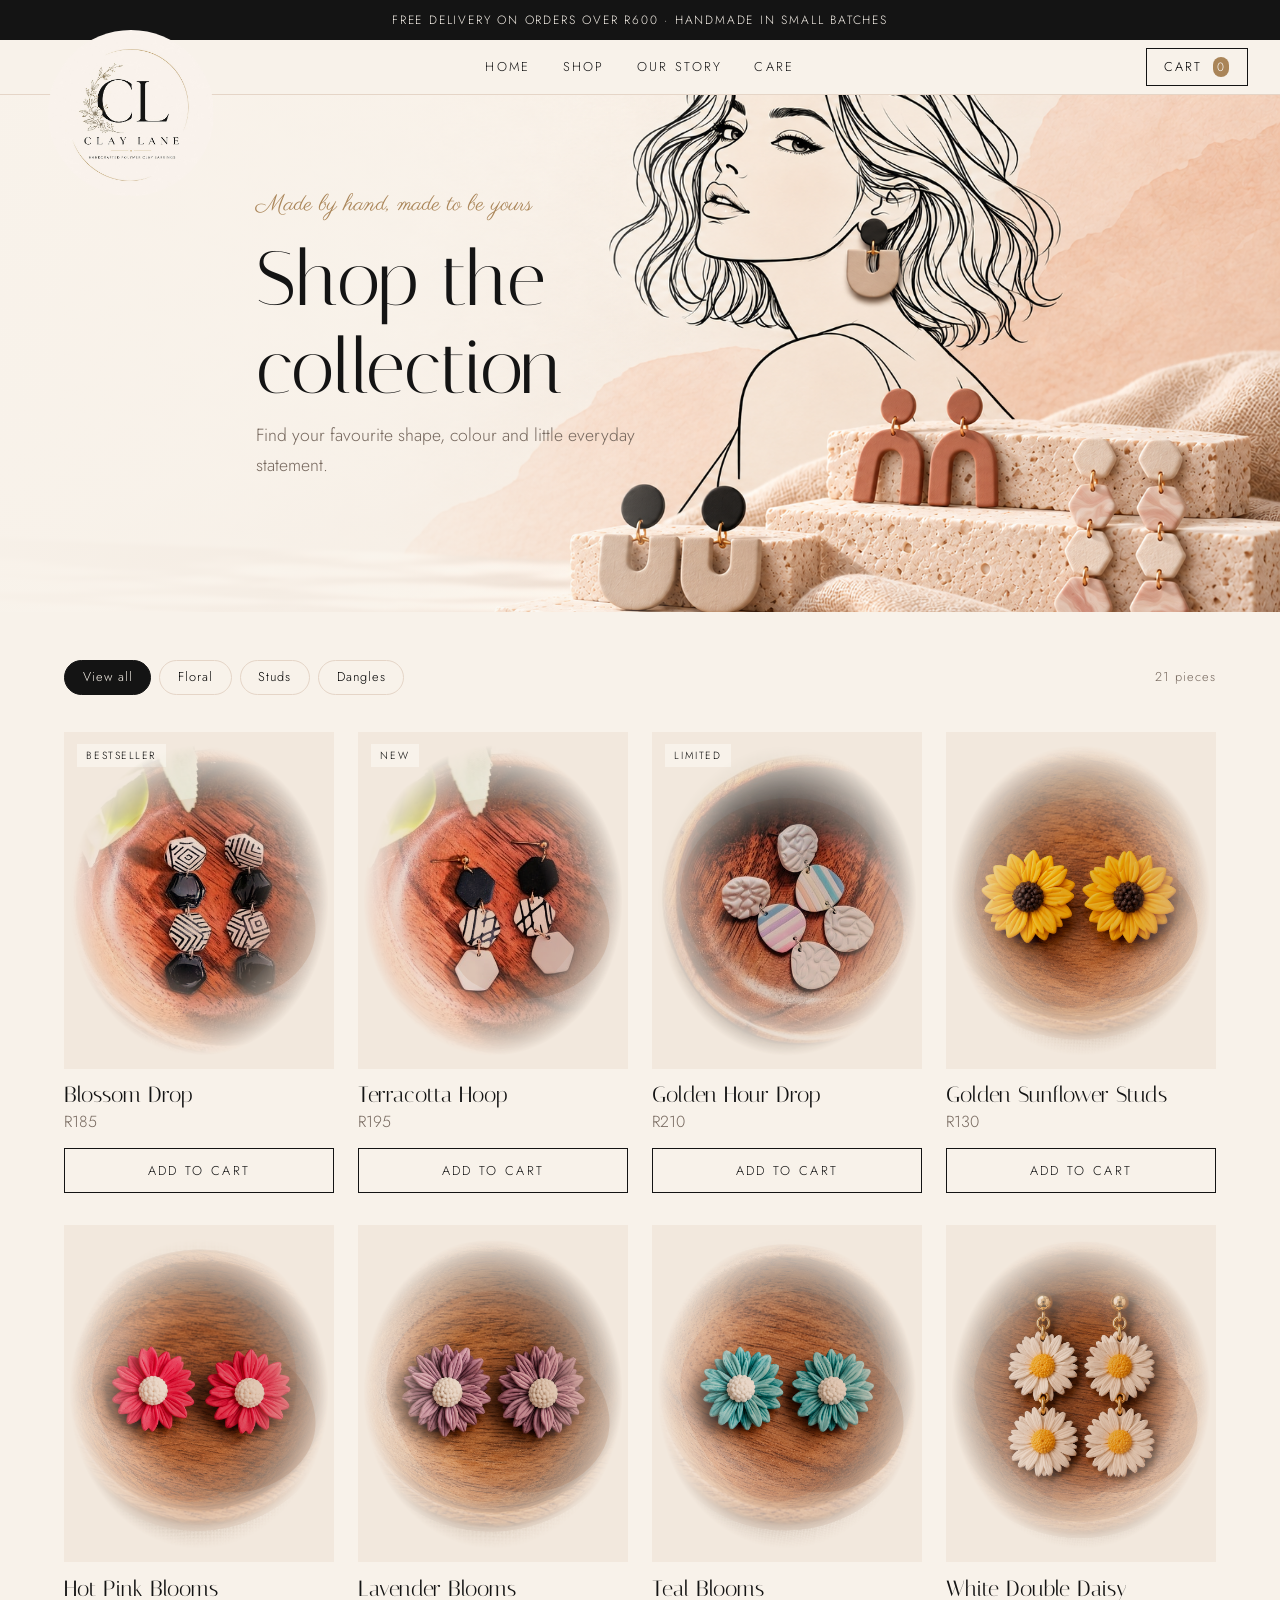
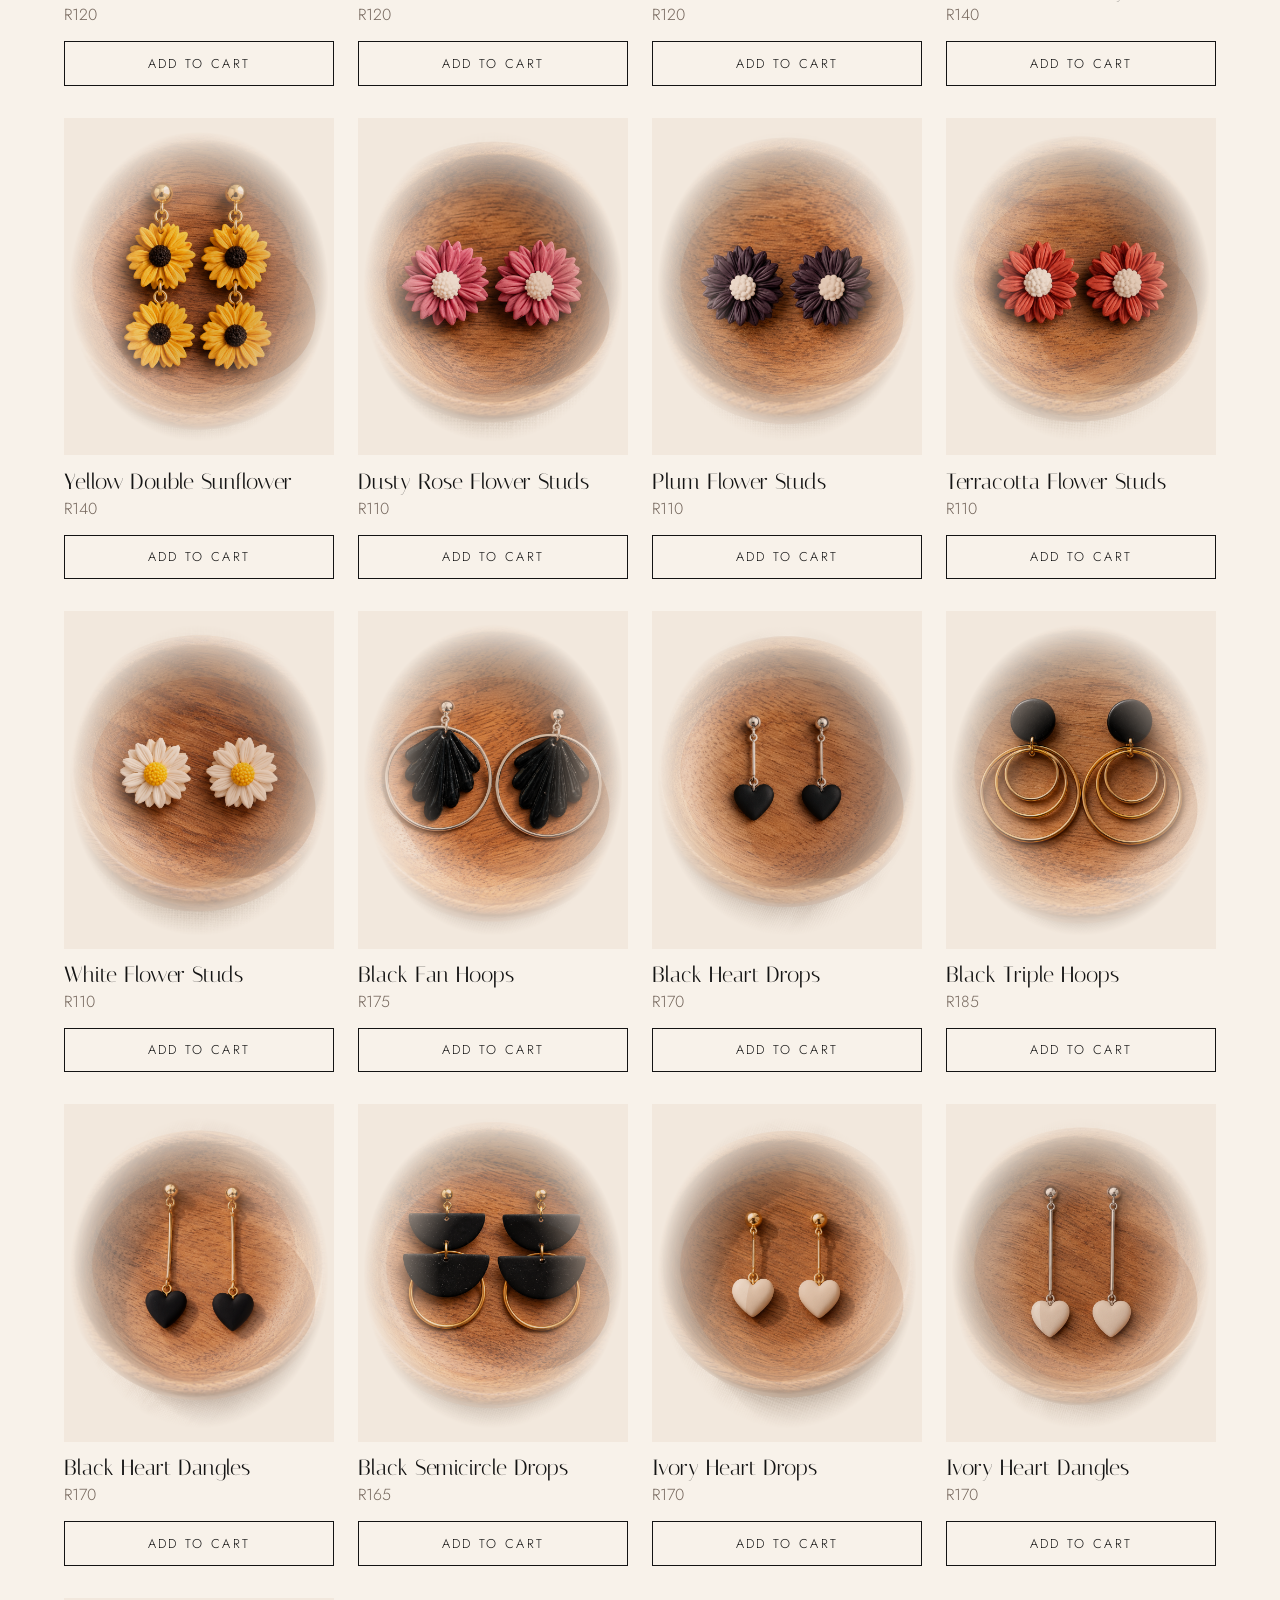
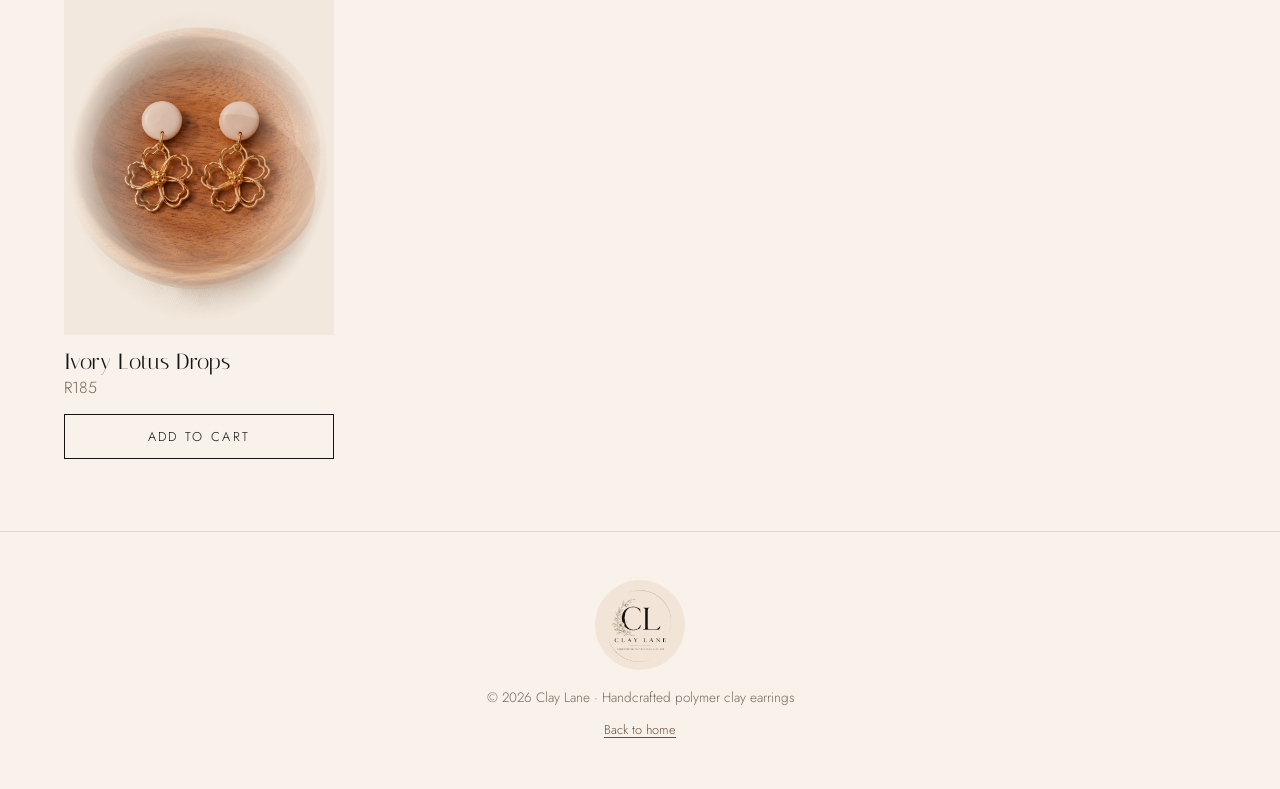
==== shop.html @ a0935f9d "Initial commit for Clay Lane website" ====
<!DOCTYPE html>
<html lang="en">
<head>
  <meta charset="UTF-8">
  <meta name="viewport" content="width=device-width, initial-scale=1">
  <title>Shop Earrings — Clay Lane</title>
  <meta name="description" content="Shop handcrafted polymer clay earrings from Clay Lane.">
  <link rel="preconnect" href="https://fonts.googleapis.com">
  <link rel="preconnect" href="https://fonts.gstatic.com" crossorigin>
  <link href="https://fonts.googleapis.com/css2?family=Italiana&family=Jost:wght@300;400;500&family=Parisienne&display=swap" rel="stylesheet">
  <link rel="stylesheet" href="style.css">
</head>
<body>
  <div class="announce">Free delivery on orders over R600 · Handmade in small batches</div>

  <header class="site-header">
    <button class="icon-btn menu-toggle" aria-label="Menu" aria-expanded="false">☰</button>
    <a href="index.html" class="brand"><img src="Clay%20Lane%20Logo.jpeg" alt="Clay Lane logo"></a>
    <nav class="nav" aria-label="Main">
      <a href="index.html">Home</a>
      <a href="shop.html" aria-current="page">Shop</a>
      <a href="index.html#story">Our Story</a>
      <a href="index.html#care">Care</a>
    </nav>
    <button class="cart-btn" id="open-cart" aria-label="Open cart">Cart <span id="cart-count">0</span></button>
  </header>

  <section class="shop-hero">
    <div class="hero-copy">
      <p class="eyebrow">Made by hand, made to be yours</p>
      <h1>Shop the collection</h1>
      <p class="lead">Find your favourite shape, colour and little everyday statement.</p>
    </div>
  </section>

  <main class="shop-page">
    <section class="section shop-section" aria-label="Shop products">
      <div class="shop-toolbar">
        <div class="filters" role="group" aria-label="Filter products">
          <button class="chip active" data-filter="all" aria-pressed="true">View all</button>
          <button class="chip" data-filter="floral" aria-pressed="false">Floral</button>
          <button class="chip" data-filter="studs" aria-pressed="false">Studs</button>
          <button class="chip" data-filter="dangles" aria-pressed="false">Dangles</button>
        </div>
        <p class="product-count" id="product-count" aria-live="polite"></p>
      </div>
      <div class="grid" id="product-grid"></div>
    </section>
  </main>

  <footer class="site-footer">
    <img src="Clay%20Lane%20Logo.jpeg" alt="" class="foot-logo">
    <p>© <span id="year"></span> Clay Lane · Handcrafted polymer clay earrings</p>
    <a class="footer-home" href="index.html">Back to home</a>
  </footer>

  <div class="overlay" id="overlay"></div>
  <aside class="drawer" id="cart-drawer" aria-label="Shopping cart" aria-hidden="true">
    <div class="drawer-head">
      <h2>Your Cart</h2>
      <button class="icon-btn" id="close-cart" aria-label="Close cart">✕</button>
    </div>
    <div class="drawer-body" id="cart-items"></div>
    <div class="drawer-foot">
      <div class="row"><span>Subtotal</span><strong id="cart-subtotal">R0</strong></div>
      <p class="small" id="ship-note"></p>
      <button class="btn full" id="checkout-btn">Checkout</button>
    </div>
  </aside>

  <div class="modal" id="checkout-modal" aria-hidden="true">
    <div class="modal-box">
      <button class="icon-btn modal-close" id="close-checkout" aria-label="Close">✕</button>
      <form id="checkout-form">
        <h2>Checkout</h2>
        <label>Full name<input name="name" required></label>
        <label>Email<input name="email" type="email" required></label>
        <label>Phone<input name="phone" type="tel" required></label>
        <label>Delivery address<textarea name="address" rows="3" required></textarea></label>
        <div class="row total-row"><span>Total (incl. delivery)</span><strong id="checkout-total"></strong></div>
        <button class="btn full" type="submit">Place order</button>
        <p class="small">Orders are confirmed by email with payment details (EFT).</p>
      </form>
      <div class="success" id="order-success" hidden>
        <h2>Thank you!</h2>
        <p id="order-msg"></p>
        <button class="btn" id="done-btn">Continue shopping</button>
      </div>
    </div>
  </div>

  <div class="modal" id="product-modal" aria-hidden="true">
    <div class="modal-box wide" id="product-detail"></div>
  </div>

  <script src="script.js"></script>
</body>
</html>
---- style.css ----
:root {
  --ivory: #f8f2ea;
  --ivory-2: #f1e8dc;
  --ink: #141414;
  --gold: #aa8558;
  --muted: #75675d;
  --line: #e5d5c7;
  --blush: #efd5c2;
  --clay: #c69a7e;
  --rose: #dcb9a5;
  --serif: "Italiana", Georgia, serif;
  --script: "Parisienne", cursive;
  --sans: "Jost", system-ui, sans-serif;
}
* { box-sizing: border-box; margin: 0; }
html { scroll-behavior: smooth; }
body { background: var(--ivory); color: var(--ink); font-family: var(--sans); font-weight: 300; line-height: 1.7; }
img { max-width: 100%; display: block; }
a { color: inherit; text-decoration: none; }
h1, h2, h3 { font-family: var(--serif); font-weight: 500; line-height: 1.15; }
h2 { font-size: clamp(1.9rem, 4vw, 2.6rem); }
button { font: inherit; cursor: pointer; }
[hidden] { display: none !important; }

.announce { background: var(--ink); color: var(--ivory); text-align: center; font-size: .75rem; letter-spacing: .15em; text-transform: uppercase; padding: .6rem 1rem; }

.site-header { position: sticky; top: 0; z-index: 20; display: grid; grid-template-columns: 1fr auto 1fr; align-items: center; padding: .5rem 2rem; background: rgba(248,242,234,.95); backdrop-filter: blur(8px); border-bottom: 1px solid var(--line); }
.brand { position: absolute; top: -.6rem; left: clamp(.5rem, 4vw, 3rem); z-index: 25; line-height: 0; }
.brand img { height: clamp(140px, 13vw, 220px); width: clamp(140px, 13vw, 220px); object-fit: cover; border-radius: 50%; mix-blend-mode: multiply; display: block; }
.nav { display: flex; gap: 2rem; grid-column: 2; grid-row: 1; justify-self: center; font-size: .8rem; letter-spacing: .18em; text-transform: uppercase; }
.nav a:hover { color: var(--gold); }
.cart-btn { grid-column: 3; grid-row: 1; justify-self: end; background: none; border: 1px solid var(--ink); padding: .45rem 1.1rem; font-size: .8rem; letter-spacing: .15em; text-transform: uppercase; transition: .2s; }
.cart-btn:hover { background: var(--ink); color: var(--ivory); }
.cart-btn span { display: inline-block; min-width: 1.4em; margin-left: .3rem; background: var(--gold); color: #fff; border-radius: 99px; font-size: .75rem; text-align: center; }
.icon-btn { background: none; border: 0; font-size: 1.3rem; padding: .3rem .6rem; }
.menu-toggle { display: none; grid-column: 1; grid-row: 1; justify-self: start; }

.btn { display: inline-block; background: var(--ink); color: var(--ivory); border: 1px solid var(--ink); padding: .85rem 2rem; font-size: .8rem; letter-spacing: .18em; text-transform: uppercase; transition: .2s; }
.btn:hover { background: var(--gold); border-color: var(--gold); }
.btn.ghost { background: transparent; color: var(--ink); }
.btn.ghost:hover { color: #fff; }
.btn.full { width: 100%; text-align: center; }
.btn:disabled { opacity: .4; cursor: not-allowed; }

.eyebrow { font-family: var(--script); font-size: 1.45rem; font-weight: 400; letter-spacing: 0; text-transform: none; line-height: 1.2; color: var(--gold); margin-bottom: 1rem; }
.hero { position: relative; isolation: isolate; min-height: clamp(560px, 48vw, 740px); width: 100%; margin: auto; padding: 5rem clamp(1.5rem, 8vw, 8rem); display: flex; align-items: center; overflow: hidden; background-color: var(--ivory); background-image: linear-gradient(90deg, rgba(248,242,234,.96) 0%, rgba(248,242,234,.88) 32%, rgba(248,242,234,.22) 58%, rgba(248,242,234,0) 76%), url("HomePage%20Hero.png"); background-size: cover; background-position: center 48%; background-repeat: no-repeat; }
.hero-copy { position: relative; z-index: 2; padding: 2rem 0; }
.hero-copy { max-width: 650px; }
.hero h1 { font-size: clamp(3.2rem, 6vw, 5.7rem); margin-bottom: 1.2rem; letter-spacing: -.025em; }
.hero em { color: #9d715a; font-family: var(--script); font-size: .8em; font-weight: 400; letter-spacing: 0; }
.lead { color: var(--muted); font-size: 1.1rem; max-width: 420px; margin: 0 0 2.2rem; }
.flow-back { fill: #c69a7e; opacity: .82; }
.flow-cream { fill: #e8d8c8; }
.flow-blush { fill: #efd5c2; opacity: .92; }
.flow-clay { fill: #d5b39b; opacity: .72; }
.flow-line { fill: none; stroke: #fbf7f1; stroke-width: 3; opacity: .85; }
.flow-line-two { stroke: #a97b5f; stroke-width: 1.5; opacity: .45; }
.flow-line-three { stroke: #fffaf4; stroke-width: 2; opacity: .8; }
.orbit { fill: none; stroke: #ad875d; stroke-width: 1.3; opacity: .72; }
.orbit-inner { stroke: #fbf7f1; stroke-width: 2; }
.orbit-dot { fill: #ad875d; }
.art-caption { position: absolute; right: 5%; bottom: 4%; font-size: .66rem; letter-spacing: .18em; color: #5e493c; text-transform: uppercase; }

.section { max-width: 1200px; margin: auto; padding: 4.5rem 1.5rem; }
.section-head { display: flex; flex-wrap: wrap; justify-content: space-between; align-items: end; gap: 1.2rem; margin-bottom: 2.5rem; }
.featured-section .section-head { margin-bottom: 2rem; }
.featured-section .section-head .eyebrow { margin-bottom: .4rem; }
.featured-cta { text-align: center; margin-top: 2.5rem; }
.filters { display: flex; gap: .5rem; flex-wrap: wrap; }
.chip { background: none; border: 1px solid var(--line); padding: .35rem 1.1rem; border-radius: 99px; font-size: .8rem; letter-spacing: .08em; }
.chip.active, .chip:hover { background: var(--ink); color: var(--ivory); border-color: var(--ink); }

.shop-page { min-height: 70vh; }
.divider { max-width: 900px; margin: 2.5rem auto 0; padding: 0 1.5rem; }
.divider svg { display: block; width: 100%; height: auto; overflow: visible; }
.shop-hero { position: relative; min-height: clamp(420px, 36vw, 560px); width: 100%; padding: 4rem clamp(1.5rem, 8vw, 8rem); display: flex; align-items: center; overflow: hidden; background-color: var(--ivory); background-image: linear-gradient(90deg, rgba(248,242,234,.94) 0%, rgba(248,242,234,.8) 30%, rgba(248,242,234,0) 55%), url("ShopPage%20Hero.png"); background-size: cover; background-position: center 30%; background-repeat: no-repeat; }
.shop-hero .hero-copy { max-width: 560px; padding-left: clamp(0rem, 12vw, 11rem); }
.shop-hero h1 { font-size: clamp(3rem, 6vw, 4.8rem); margin-bottom: .6rem; }
.shop-hero .lead { color: var(--muted); }
.shop-section { padding-top: 3rem; }
.shop-toolbar { display: flex; align-items: center; justify-content: space-between; gap: 1.5rem; margin-bottom: 2.3rem; }
.product-count { color: var(--muted); font-size: .8rem; letter-spacing: .08em; white-space: nowrap; }
.footer-home { display: inline-block; margin-top: .6rem; color: #69503e; font-size: .8rem; text-decoration: underline; text-underline-offset: .2rem; }

.grid { display: grid; grid-template-columns: repeat(auto-fill, minmax(250px, 1fr)); gap: 2rem 1.5rem; }
.card { display: flex; flex-direction: column; }
.thumb { aspect-ratio: 4/5; background: #f2e8dd; display: grid; place-items: center; cursor: pointer; position: relative; overflow: hidden; border: 0; width: 100%; padding: 0; transition: background .3s; }
.thumb::before, .thumb::after { content: ""; position: absolute; width: 76%; aspect-ratio: 1; border-radius: 48% 52% 63% 37% / 42% 43% 57% 58%; background: #e7cbb7; opacity: .48; transform: rotate(-18deg); transition: transform .45s; }
.thumb::after { width: 57%; background: #d3ab90; opacity: .36; transform: translate(24%, 18%) rotate(32deg); }
.thumb:hover { background: #eee0d2; }
.thumb:hover::before { transform: rotate(-8deg) scale(1.05); }
.thumb:hover::after { transform: translate(18%, 12%) rotate(20deg) scale(1.08); }
.thumb svg { position: relative; z-index: 1; width: 62%; transition: transform .4s; filter: drop-shadow(0 12px 12px #5b39221c); }
.product-photo { display: block; }
.thumb .product-photo { position: relative; z-index: 1; width: 100%; height: 100%; object-fit: cover; mix-blend-mode: multiply; -webkit-mask-image: radial-gradient(ellipse 50% 48% at 50% 50%, #000 40%, transparent 96%); mask-image: radial-gradient(ellipse 50% 48% at 50% 50%, #000 40%, transparent 96%); transition: transform .4s; }
.thumb:hover .product-photo { transform: scale(1.05); }
.line-item .mini .product-photo, .detail-art .product-photo { width: 100%; height: 100%; object-fit: cover; mix-blend-mode: multiply; -webkit-mask-image: radial-gradient(ellipse 50% 48% at 50% 50%, #000 40%, transparent 96%); mask-image: radial-gradient(ellipse 50% 48% at 50% 50%, #000 40%, transparent 96%); }
.detail-art .product-photo { max-height: 420px; }
.featured-section .grid { grid-template-columns: repeat(auto-fit, minmax(240px, 320px)); justify-content: center; }
.thumb:hover svg { transform: scale(1.06) rotate(-2deg); }
.badge { position: absolute; top: .8rem; left: .8rem; background: var(--ivory); font-size: .65rem; letter-spacing: .15em; text-transform: uppercase; padding: .15rem .6rem; }
.card h3 { font-size: 1.35rem; margin-top: .9rem; }
.card .price { color: var(--muted); margin-bottom: .8rem; }
.card .btn { margin-top: auto; padding: .65rem 1rem; text-align: center; }

.story { display: grid; grid-template-columns: 1fr 1fr; gap: 3rem; border-top: 1px solid var(--line); border-bottom: 1px solid var(--line); }
.story p + p { margin-top: 1rem; }
.atelier { position: relative; isolation: isolate; overflow: hidden; max-width: 1200px; margin: 1rem auto 2rem; padding: 2rem clamp(1.5rem, 6vw, 5rem); min-height: 350px; display: grid; grid-template-columns: .8fr 1.2fr; align-items: center; background: #f1e8dc; }
.atelier::before, .atelier::after { content: ""; position: absolute; z-index: -1; border-radius: 50%; pointer-events: none; }
.atelier::before { width: 370px; height: 280px; right: 9%; top: -165px; background: #efd5c2; transform: rotate(-17deg); }
.atelier::after { width: 360px; height: 190px; right: -7%; bottom: -130px; background: #d9b9a3; transform: rotate(-14deg); }
.atelier-copy { position: relative; z-index: 2; max-width: 360px; padding: 2rem 0; }
.atelier-copy h2 { font-size: clamp(2.6rem, 4.1vw, 3.55rem); margin-bottom: 1rem; }
.atelier-copy > p:not(.eyebrow) { max-width: 320px; color: var(--muted); margin-bottom: 1.5rem; }
.text-link { display: inline-flex; gap: .8rem; align-items: center; padding-bottom: .25rem; border-bottom: 1px solid var(--gold); color: #69503e; font-size: .8rem; letter-spacing: .08em; }
.text-link span { transition: transform .2s; }
.text-link:hover span { transform: translate(3px, -3px); }
.botanical-art { position: relative; align-self: stretch; display: grid; align-items: center; min-width: 0; }
.botanical-art svg { width: 100%; max-height: 390px; overflow: visible; }
.atelier-photo { display: block; width: 100%; max-width: 480px; max-height: 400px; margin-left: auto; object-fit: cover; mix-blend-mode: multiply; -webkit-mask-image: radial-gradient(closest-side, #000 50%, transparent 100%); mask-image: radial-gradient(closest-side, #000 50%, transparent 100%); }
.botanical-stem, .stem-fine, .branch-detail { fill: none; stroke: #29241f; stroke-width: 1.5; stroke-linecap: round; stroke-linejoin: round; }
.stem-fine { stroke-width: 1.15; }
.branch-detail { stroke: #79634e; stroke-width: 1; }
.leaf-vein { fill: none; stroke: #79634e; stroke-width: .8; stroke-linecap: round; opacity: .8; }
.botanical-leaf { fill: #f8f2ea; stroke: #29241f; stroke-width: 1.3; stroke-linejoin: round; }
.leaf-light { fill: #ead7c5; }
.botanical-flower ellipse { fill: #fbf7f1; stroke: #29241f; stroke-width: 1.4; }
.flower-small ellipse { fill: #e8c4b0; }
.flower-center { fill: #bd956a; stroke: #29241f; stroke-width: 1.2; }
.earring-hook, .earring-wire { fill: none; stroke: #aa8558; stroke-width: 3; stroke-linecap: round; }
.earring-wire { stroke-width: 1.8; }
.earring-petal { fill: #c69a7e; stroke: #705744; stroke-width: 1.2; }
.earring-stud { fill: #dfbd78; stroke: #705744; stroke-width: 1; }
.second { opacity: .8; }
.clay-curve { fill: #c69a7e; opacity: .7; }
.clay-curve-light { fill: none; stroke: #f8f2ea; stroke-width: 2; opacity: .9; }
.seed { fill: #bd956a; stroke: #705744; stroke-width: 1; }
.atelier .art-caption { right: 3%; bottom: 1%; }
.story { position: relative; }
.story { grid-template-columns: minmax(0, 1fr); gap: 1.5rem; align-content: center; min-height: 460px; isolation: isolate; }
.story > div { max-width: 440px; }
.story::before { content: ""; position: absolute; z-index: -1; top: 0; bottom: 0; right: 0; width: 58%; background: url("OurStory%20black%20circle-halfcircle-drop.png") center / cover no-repeat; mix-blend-mode: multiply; -webkit-mask-image: radial-gradient(closest-side, #000 55%, transparent 100%); mask-image: radial-gradient(closest-side, #000 55%, transparent 100%); pointer-events: none; }
.story::after { content: ""; position: absolute; top: 1.3rem; right: 1.5rem; width: 42px; height: 42px; border: 1px solid #d7bba2; border-radius: 50% 50% 48% 52%; box-shadow: inset 0 0 0 5px var(--ivory), inset 0 0 0 6px #d7bba2; opacity: .8; }
.perks { display: grid; grid-template-columns: repeat(3, 1fr); text-align: center; gap: 2rem; }
.petal-mark { display: block; color: var(--clay); font-family: var(--serif); font-size: 1.8rem; line-height: 1; margin-bottom: .75rem; }
.perks h3 { font-size: 1.5rem; }
.perks p { color: var(--muted); }
.care { text-align: center; background: var(--ivory-2); max-width: none; }
.care h2::after, .contact h2::after { content: ""; display: block; width: 58px; height: 1px; margin: 1rem auto 0; background: var(--gold); }
.care h2::before, .contact h2::before { content: "✿"; display: block; color: var(--clay); font-size: 1rem; margin-bottom: .6rem; }
.care { position: relative; overflow: hidden; }
.care::before, .care::after { content: ""; position: absolute; width: 150px; height: 88px; border: 1px solid #cda98c; border-radius: 85% 15% 85% 15%; opacity: .35; pointer-events: none; }
.care::before { top: 23%; left: -55px; transform: rotate(25deg); }
.care::after { right: -58px; bottom: 15%; transform: rotate(205deg); }
.care ul { list-style: none; padding: 0; margin: 1.5rem auto 0; max-width: 520px; color: var(--muted); }
.care > :not(.hand-frame) { position: relative; z-index: 1; }
.hand-frame { position: absolute; inset: 1rem; width: calc(100% - 2rem); height: calc(100% - 2rem); fill: none; stroke: var(--ink); stroke-width: 1.6; stroke-linecap: round; stroke-linejoin: round; pointer-events: none; opacity: .85; }
.hand-frame .thin { stroke: var(--gold); stroke-width: 1; opacity: .8; }
.hand-frame path { vector-effect: non-scaling-stroke; }
.care > .care-girl { position: absolute; z-index: 1; right: clamp(2rem, 6vw, 5rem); bottom: 1.1rem; width: clamp(110px, 12vw, 160px); fill: none; stroke: var(--ink); stroke-width: 1.4; stroke-linecap: round; stroke-linejoin: round; opacity: .8; pointer-events: none; }
.care-girl .gold { stroke: var(--gold); }
.care-girl .gold-fill { fill: var(--gold); stroke: none; }
@media (max-width: 800px) { .care > .care-girl { width: 80px; right: 2.4rem; opacity: .55; } }
.care li { padding: .5rem 0; border-bottom: 1px solid var(--line); }
.contact { text-align: center; }
.contact { position: relative; }
.contact::after { content: ""; position: absolute; z-index: -1; width: 175px; height: 70px; border: 1px solid #d3b49c; border-radius: 75% 25% 70% 30%; right: 4%; top: 23%; transform: rotate(-30deg); opacity: .28; }
.contact > p { color: var(--muted); margin: .6rem 0 1.5rem; }
.inline-form { display: flex; gap: .6rem; justify-content: center; flex-wrap: wrap; }
.contact-form-section { padding-top: 0; scroll-margin-top: 6rem; }
.contact-form-section::after, .contact-form-section::before { display: none; }
.contact-form { max-width: 560px; margin: 0 auto; text-align: left; }
.contact-form label { display: block; font-size: .8rem; letter-spacing: .08em; margin-bottom: 1rem; }
.contact-form input, .contact-form textarea { margin-top: .3rem; }
.contact-form .btn { width: 100%; cursor: pointer; }
input, textarea { font: inherit; padding: .75rem 1rem; border: 1px solid var(--line); background: #fff9; color: var(--ink); width: 100%; }
input:focus, textarea:focus { outline: 1px solid var(--gold); border-color: var(--gold); }
.inline-form input { width: auto; flex: 1; min-width: 220px; max-width: 340px; }
.form-msg { color: var(--gold); min-height: 1.5em; margin-top: .8rem; }

.site-footer { text-align: center; padding: 3rem 1rem; border-top: 1px solid var(--line); color: var(--muted); font-size: .85rem; }
.site-footer:has(.footer-divider) { padding-top: 0; border-top: 0; }
.site-footer .footer-divider { margin: 2rem auto 1.5rem; }
.foot-logo { width: 90px; height: 90px; border-radius: 50%; object-fit: cover; margin: 0 auto 1rem; mix-blend-mode: multiply; }

.overlay { position: fixed; inset: 0; background: rgba(20,20,20,.4); opacity: 0; pointer-events: none; transition: .3s; z-index: 30; }
.overlay.show { opacity: 1; pointer-events: auto; }
.drawer { position: fixed; top: 0; right: 0; height: 100%; width: min(420px, 100%); background: var(--ivory); z-index: 40; display: flex; flex-direction: column; transform: translateX(100%); transition: transform .35s; }
.drawer.open { transform: none; }
.drawer-head, .drawer-foot { padding: 1.2rem 1.5rem; }
.drawer-head { display: flex; justify-content: space-between; align-items: center; border-bottom: 1px solid var(--line); }
.drawer-body { flex: 1; overflow-y: auto; padding: 1rem 1.5rem; }
.drawer-foot { border-top: 1px solid var(--line); }
.row { display: flex; justify-content: space-between; align-items: center; }
.small { font-size: .8rem; color: var(--muted); margin: .4rem 0 1rem; }
.empty { text-align: center; color: var(--muted); padding: 3rem 0; }
.line-item { display: grid; grid-template-columns: 70px 1fr auto; gap: 1rem; align-items: center; padding: .9rem 0; border-bottom: 1px solid var(--line); }
.line-item .mini { background: var(--ivory-2); aspect-ratio: 1; display: grid; place-items: center; }
.line-item .mini svg { width: 70%; }
.line-item h4 { font-family: var(--serif); font-size: 1.15rem; font-weight: 500; }
.qty { display: inline-flex; align-items: center; border: 1px solid var(--line); margin-top: .3rem; }
.qty button { background: none; border: 0; width: 28px; height: 28px; }
.qty span { min-width: 24px; text-align: center; font-size: .9rem; }
.remove { background: none; border: 0; color: var(--muted); font-size: .75rem; text-decoration: underline; display: block; margin-left: auto; }

.modal { position: fixed; inset: 0; z-index: 50; display: none; place-items: center; background: rgba(20,20,20,.5); padding: 1rem; overflow-y: auto; }
.modal.show { display: grid; }
.modal-box { background: var(--ivory); padding: 2.2rem; width: min(480px, 100%); position: relative; }
.modal-box.wide { width: min(860px, 100%); display: grid; grid-template-columns: 1fr 1fr; gap: 2rem; }
.modal-close { position: absolute; top: .6rem; right: .6rem; z-index: 1; }
.modal-box h2 { margin-bottom: 1.2rem; }
.modal-box label { display: block; font-size: .8rem; letter-spacing: .08em; margin-bottom: .9rem; }
.modal-box label input, .modal-box label textarea { margin-top: .3rem; }
.total-row { margin: 1rem 0; font-size: 1.1rem; }
.success { text-align: center; }
.success p { margin-bottom: 1.5rem; color: var(--muted); }
.detail-info .price { font-size: 1.3rem; margin: .5rem 0 1rem; }
.detail-info p { color: var(--muted); margin-bottom: 1.2rem; }
.detail-art { background: var(--ivory-2); display: grid; place-items: center; padding: 2rem; }

@media (max-width: 800px) {
  .site-header { padding: .4rem 1rem; }
  .menu-toggle { display: block; }
  .brand { position: static; grid-column: 2; grid-row: 1; justify-self: center; }
  .brand img { height: 56px; width: 56px; }
  .nav { display: none; position: absolute; grid-column: 1 / -1; justify-self: stretch; top: 100%; left: 0; right: 0; background: var(--ivory); flex-direction: column; gap: 0; border-bottom: 1px solid var(--line); }
  .nav.open { display: flex; }
  .nav a { padding: 1rem 1.5rem; border-top: 1px solid var(--line); }
  .story, .perks, .modal-box.wide { grid-template-columns: 1fr; }
  .story { min-height: 0; padding-top: 3rem; padding-bottom: 20rem; }
  .story > div { max-width: none; }
  .story::before { top: auto; left: 0; right: 0; width: auto; height: 20rem; }
  .shop-hero { min-height: 440px; padding: 3rem 1.5rem; justify-content: center; text-align: center; background-image: linear-gradient(180deg, rgba(248,242,234,.93) 0%, rgba(248,242,234,.8) 45%, rgba(248,242,234,.1) 85%), url("ShopPage%20Hero.png"); background-position: center, 70% center; }
  .shop-hero .hero-copy { padding-left: 0; margin: 0 auto; }
  .shop-toolbar { align-items: flex-start; flex-direction: column; gap: .8rem; }
  .shop-toolbar .filters { gap: .4rem; }
  .shop-toolbar .chip { padding: .35rem .8rem; }
  .atelier { grid-template-columns: 1fr; padding: 2rem 1.5rem .8rem; text-align: center; }
  .atelier-copy { margin: auto; padding: 1.2rem 0 0; }
  .atelier-copy > p:not(.eyebrow) { margin-left: auto; margin-right: auto; }
  .botanical-art { width: min(100%, 500px); margin: auto; }
  .atelier .art-caption { right: 4%; bottom: 1%; }
  .story::after { top: 1.2rem; right: 1rem; width: 32px; height: 32px; }
  .hero { min-height: 680px; padding: 3.5rem 1.5rem 2rem; justify-content: center; text-align: center; background-image: linear-gradient(180deg, rgba(248,242,234,.93) 0%, rgba(248,242,234,.82) 42%, rgba(248,242,234,.12) 78%, rgba(248,242,234,.04) 100%), url("HomePage%20Hero.png"); background-position: center, 30% center; }
  .hero-copy { padding: 1rem 0 0; }
  .hero h1 { font-size: clamp(3rem, 11vw, 4.6rem); }
  .lead { margin: 0 auto 2rem; }
}

@media (max-width: 480px) {
  .hero { padding-top: 2.5rem; }
  .hero { min-height: 680px; }
  .grid { grid-template-columns: repeat(2, minmax(0, 1fr)); gap: 1.4rem .8rem; }
  .featured-section .grid { grid-template-columns: minmax(0, 340px); }
  .card h3 { font-size: 1.15rem; }
  .card .btn { font-size: .66rem; letter-spacing: .1em; padding: .65rem .4rem; }
  .badge { font-size: .55rem; }
  .featured-section .grid { grid-template-columns: 1fr; }
  .product-count { align-self: flex-end; }
  .atelier { margin-left: 1rem; margin-right: 1rem; padding-left: 1rem; padding-right: 1rem; }
  .atelier-copy h2 { font-size: 2.5rem; }
  .atelier .art-caption { font-size: .48rem; }
}
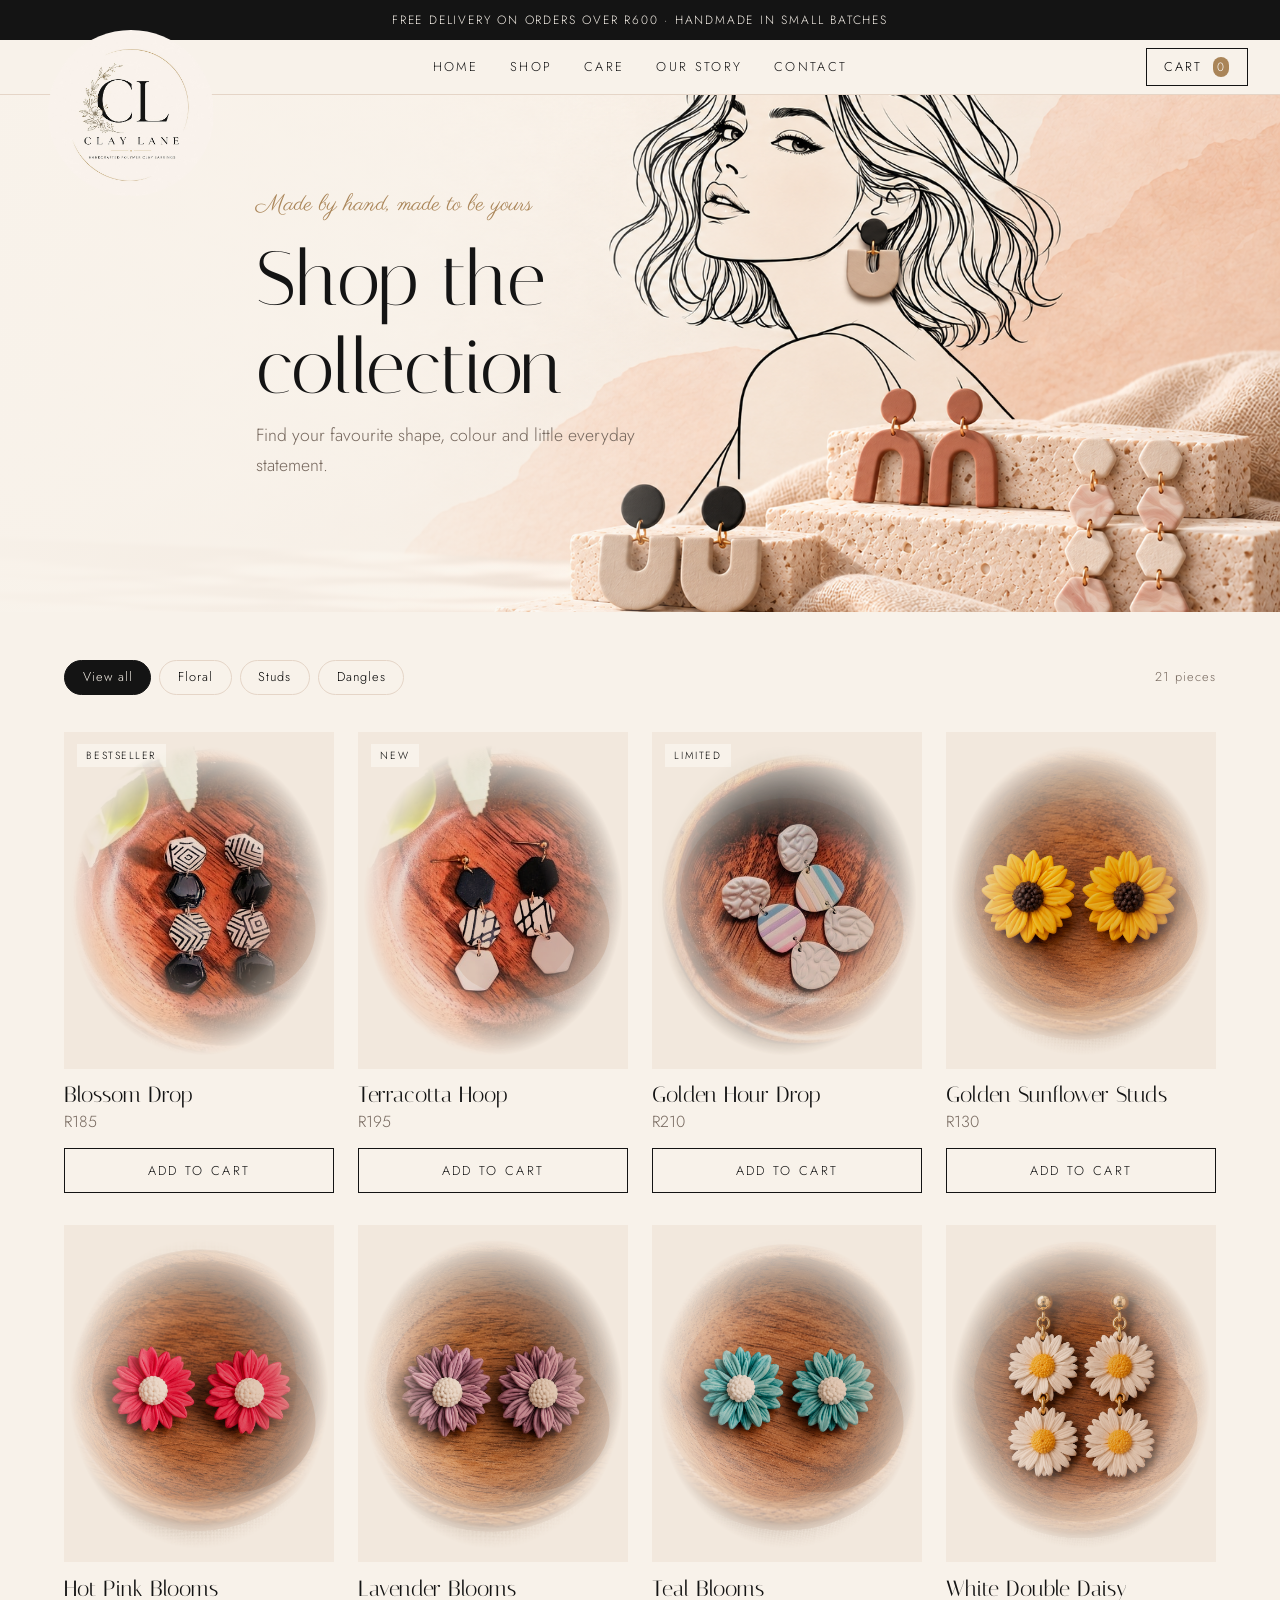
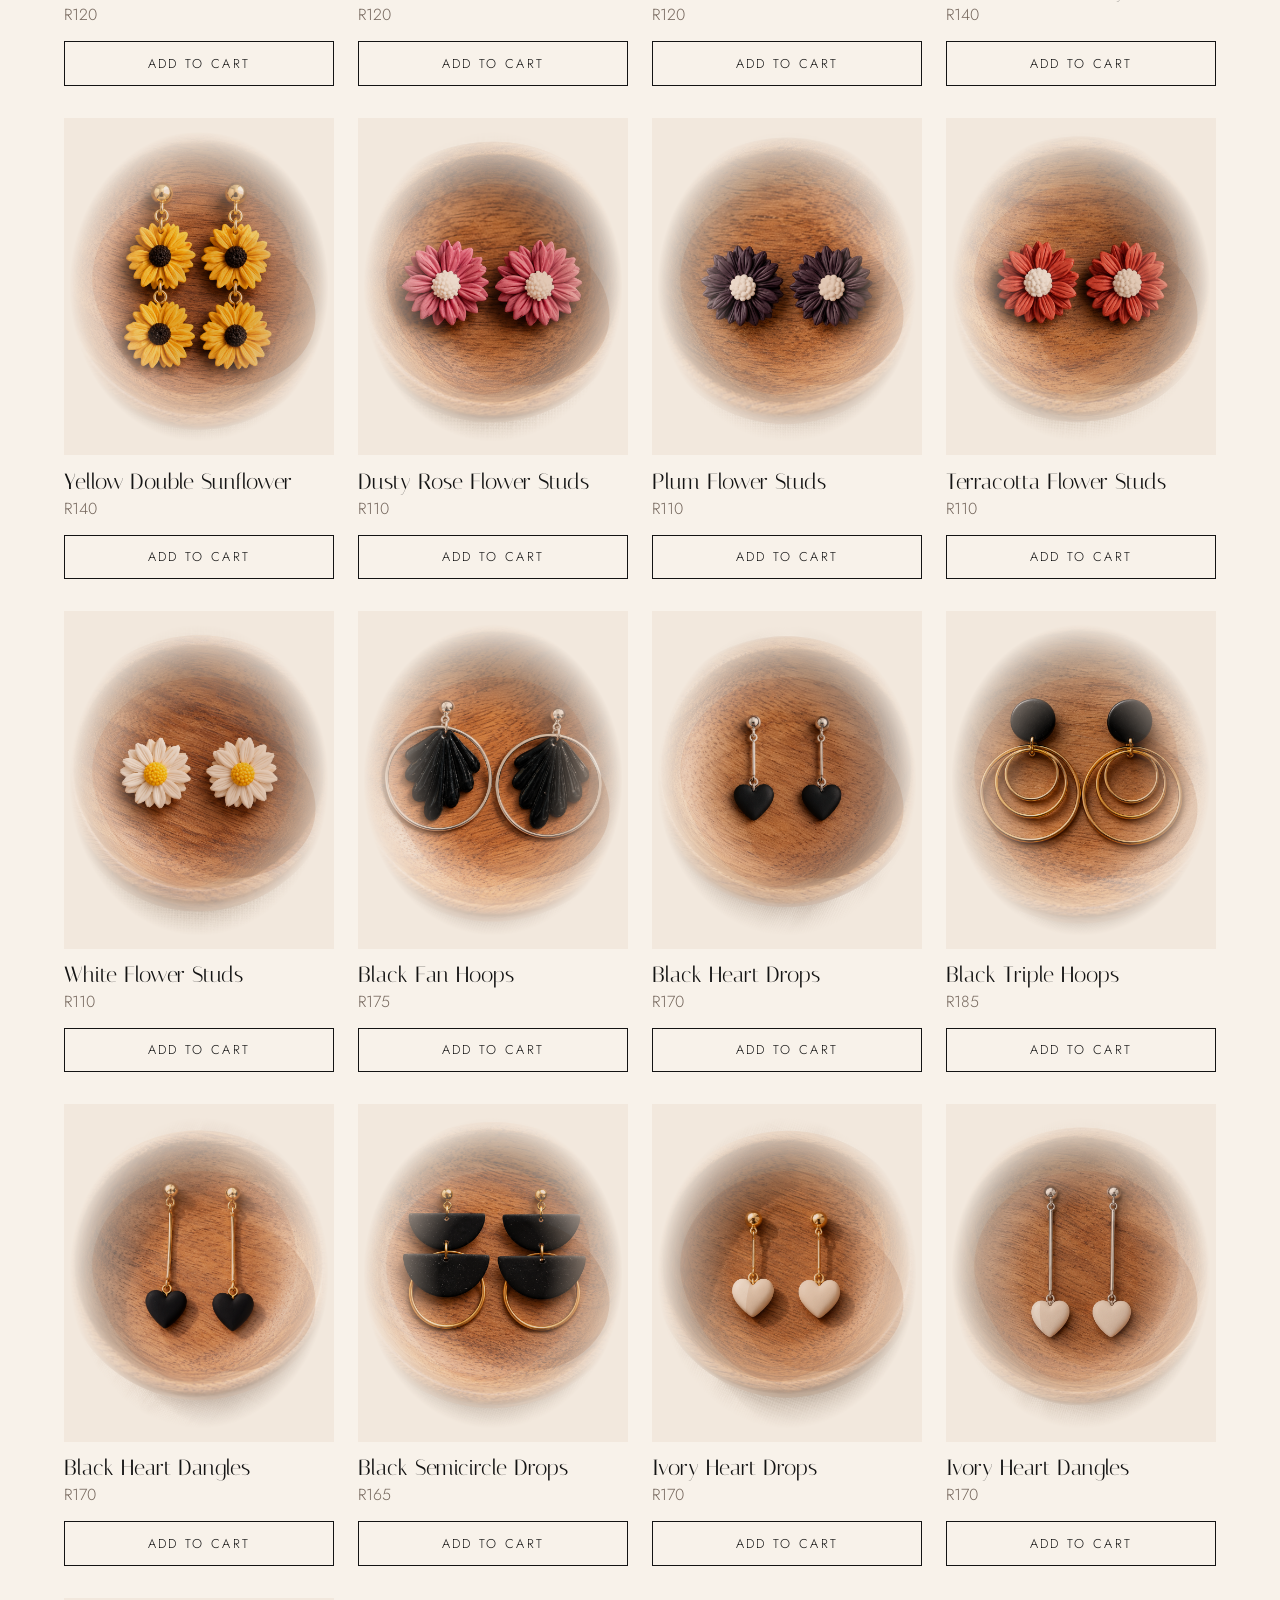
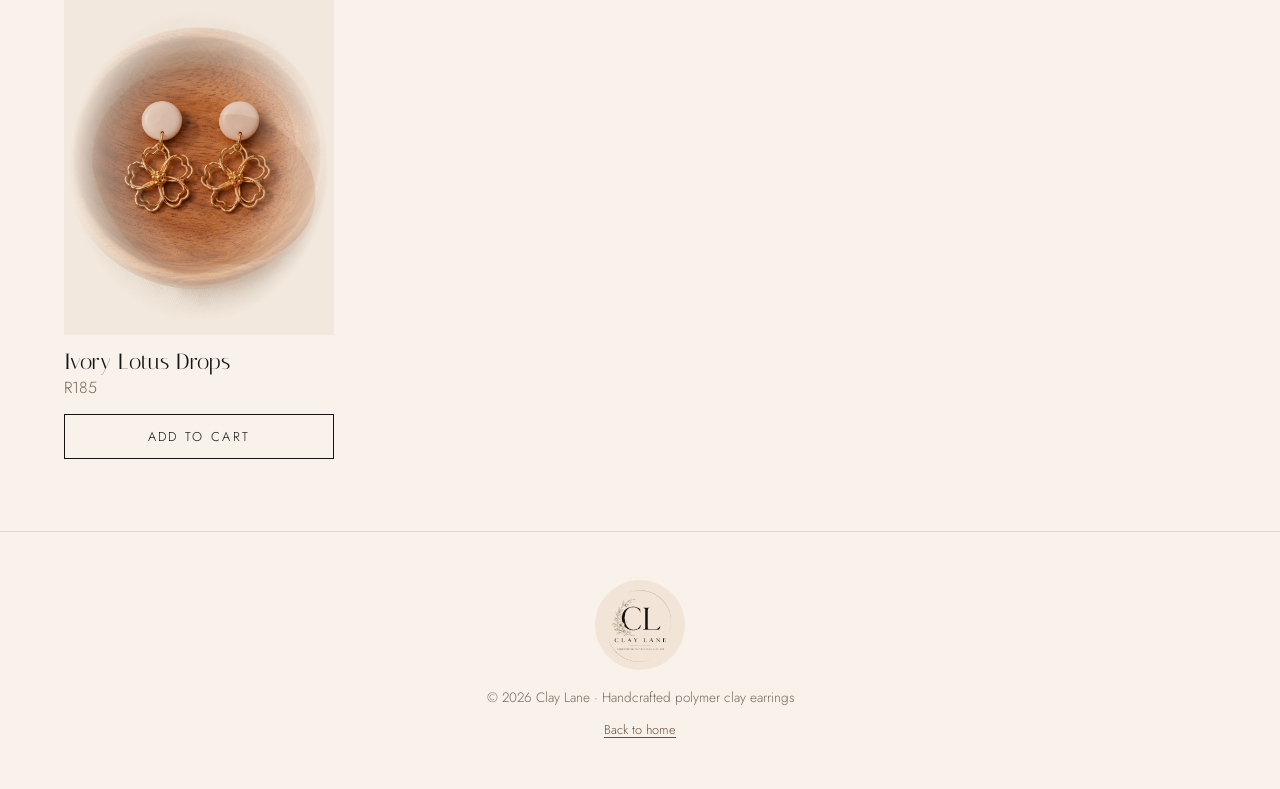
==== commit ea690738: "commit changes" ====
--- a/shop.html
+++ b/shop.html
@@ -19,8 +19,9 @@
     <nav class="nav" aria-label="Main">
       <a href="index.html">Home</a>
       <a href="shop.html" aria-current="page">Shop</a>
+      <a href="index.html#care">Care</a>
       <a href="index.html#story">Our Story</a>
-      <a href="index.html#care">Care</a>
+      <a href="index.html#contact">Contact</a>
     </nav>
     <button class="cart-btn" id="open-cart" aria-label="Open cart">Cart <span id="cart-count">0</span></button>
   </header>
--- a/style.css
+++ b/style.css
@@ -141,11 +141,16 @@
 .story > div { max-width: 440px; }
 .story::before { content: ""; position: absolute; z-index: -1; top: 0; bottom: 0; right: 0; width: 58%; background: url("OurStory%20black%20circle-halfcircle-drop.png") center / cover no-repeat; mix-blend-mode: multiply; -webkit-mask-image: radial-gradient(closest-side, #000 55%, transparent 100%); mask-image: radial-gradient(closest-side, #000 55%, transparent 100%); pointer-events: none; }
 .story::after { content: ""; position: absolute; top: 1.3rem; right: 1.5rem; width: 42px; height: 42px; border: 1px solid #d7bba2; border-radius: 50% 50% 48% 52%; box-shadow: inset 0 0 0 5px var(--ivory), inset 0 0 0 6px #d7bba2; opacity: .8; }
-.perks { display: grid; grid-template-columns: repeat(3, 1fr); text-align: center; gap: 2rem; }
-.petal-mark { display: block; color: var(--clay); font-family: var(--serif); font-size: 1.8rem; line-height: 1; margin-bottom: .75rem; }
-.perks h3 { font-size: 1.5rem; }
-.perks p { color: var(--muted); }
-.care { text-align: center; background: var(--ivory-2); max-width: none; }
+.perks { max-width: 800px; }
+.perks-heading { max-width: 600px; margin: 0 auto 1.75rem; text-align: center; }
+.perks-heading .eyebrow { margin-bottom: .4rem; }
+.perks-grid { display: grid; grid-template-columns: repeat(3, minmax(0, 1fr)); gap: 1rem; }
+.perk-card { position: relative; overflow: hidden; padding: 1.35rem 1rem; text-align: center; background: linear-gradient(145deg, #fffaf4, var(--ivory-2)); border: 1px solid var(--line); }
+.perk-card::before { content: ""; position: absolute; top: 0; left: 50%; width: 3rem; height: 2px; background: var(--gold); transform: translateX(-50%); }
+.petal-mark { display: grid; place-items: center; width: 2.6rem; height: 2.6rem; margin: 0 auto .7rem; border: 1px solid #d7bba2; border-radius: 50%; background: var(--ivory); color: var(--clay); font-size: 1.15rem; line-height: 1; }
+.perk-card h3 { margin-bottom: .3rem; font-size: 1.25rem; }
+.perk-card p { max-width: 18rem; margin: 0 auto; color: var(--muted); font-size: .9rem; line-height: 1.5; }
+.care { text-align: center; background-color: var(--ivory-2); background-image: url("Caring%20black%20circle-doublecircle-drop.png"); background-position: right bottom; background-repeat: no-repeat; background-size: clamp(220px, 28vw, 380px) auto; background-blend-mode: multiply; max-width: none; }
 .care h2::after, .contact h2::after { content: ""; display: block; width: 58px; height: 1px; margin: 1rem auto 0; background: var(--gold); }
 .care h2::before, .contact h2::before { content: "✿"; display: block; color: var(--clay); font-size: 1rem; margin-bottom: .6rem; }
 .care { position: relative; overflow: hidden; }
@@ -157,10 +162,7 @@
 .hand-frame { position: absolute; inset: 1rem; width: calc(100% - 2rem); height: calc(100% - 2rem); fill: none; stroke: var(--ink); stroke-width: 1.6; stroke-linecap: round; stroke-linejoin: round; pointer-events: none; opacity: .85; }
 .hand-frame .thin { stroke: var(--gold); stroke-width: 1; opacity: .8; }
 .hand-frame path { vector-effect: non-scaling-stroke; }
-.care > .care-girl { position: absolute; z-index: 1; right: clamp(2rem, 6vw, 5rem); bottom: 1.1rem; width: clamp(110px, 12vw, 160px); fill: none; stroke: var(--ink); stroke-width: 1.4; stroke-linecap: round; stroke-linejoin: round; opacity: .8; pointer-events: none; }
-.care-girl .gold { stroke: var(--gold); }
-.care-girl .gold-fill { fill: var(--gold); stroke: none; }
-@media (max-width: 800px) { .care > .care-girl { width: 80px; right: 2.4rem; opacity: .55; } }
+@media (max-width: 800px) { .care { background-size: clamp(190px, 52vw, 260px) auto; } }
 .care li { padding: .5rem 0; border-bottom: 1px solid var(--line); }
 .contact { text-align: center; }
 .contact { position: relative; }
@@ -220,13 +222,14 @@
 
 @media (max-width: 800px) {
   .site-header { padding: .4rem 1rem; }
-  .menu-toggle { display: block; }
+  .menu-toggle { display: block; color: #000; }
+  .cart-btn, .cart-btn:hover { color: #000; }
   .brand { position: static; grid-column: 2; grid-row: 1; justify-self: center; }
   .brand img { height: 56px; width: 56px; }
   .nav { display: none; position: absolute; grid-column: 1 / -1; justify-self: stretch; top: 100%; left: 0; right: 0; background: var(--ivory); flex-direction: column; gap: 0; border-bottom: 1px solid var(--line); }
   .nav.open { display: flex; }
   .nav a { padding: 1rem 1.5rem; border-top: 1px solid var(--line); }
-  .story, .perks, .modal-box.wide { grid-template-columns: 1fr; }
+  .story, .perks-grid, .modal-box.wide { grid-template-columns: 1fr; }
   .story { min-height: 0; padding-top: 3rem; padding-bottom: 20rem; }
   .story > div { max-width: none; }
   .story::before { top: auto; left: 0; right: 0; width: auto; height: 20rem; }
@@ -241,15 +244,13 @@
   .botanical-art { width: min(100%, 500px); margin: auto; }
   .atelier .art-caption { right: 4%; bottom: 1%; }
   .story::after { top: 1.2rem; right: 1rem; width: 32px; height: 32px; }
-  .hero { min-height: 680px; padding: 3.5rem 1.5rem 2rem; justify-content: center; text-align: center; background-image: linear-gradient(180deg, rgba(248,242,234,.93) 0%, rgba(248,242,234,.82) 42%, rgba(248,242,234,.12) 78%, rgba(248,242,234,.04) 100%), url("HomePage%20Hero.png"); background-position: center, 30% center; }
+  .hero { min-height: 440px; padding: 3rem 1.5rem; justify-content: center; text-align: center; background-image: linear-gradient(180deg, rgba(248,242,234,.93) 0%, rgba(248,242,234,.82) 42%, rgba(248,242,234,.12) 78%, rgba(248,242,234,.04) 100%), url("HomePage%20Hero.png"); background-position: center, 70% center; }
   .hero-copy { padding: 1rem 0 0; }
   .hero h1 { font-size: clamp(3rem, 11vw, 4.6rem); }
   .lead { margin: 0 auto 2rem; }
 }
 
 @media (max-width: 480px) {
-  .hero { padding-top: 2.5rem; }
-  .hero { min-height: 680px; }
   .grid { grid-template-columns: repeat(2, minmax(0, 1fr)); gap: 1.4rem .8rem; }
   .featured-section .grid { grid-template-columns: minmax(0, 340px); }
   .card h3 { font-size: 1.15rem; }
